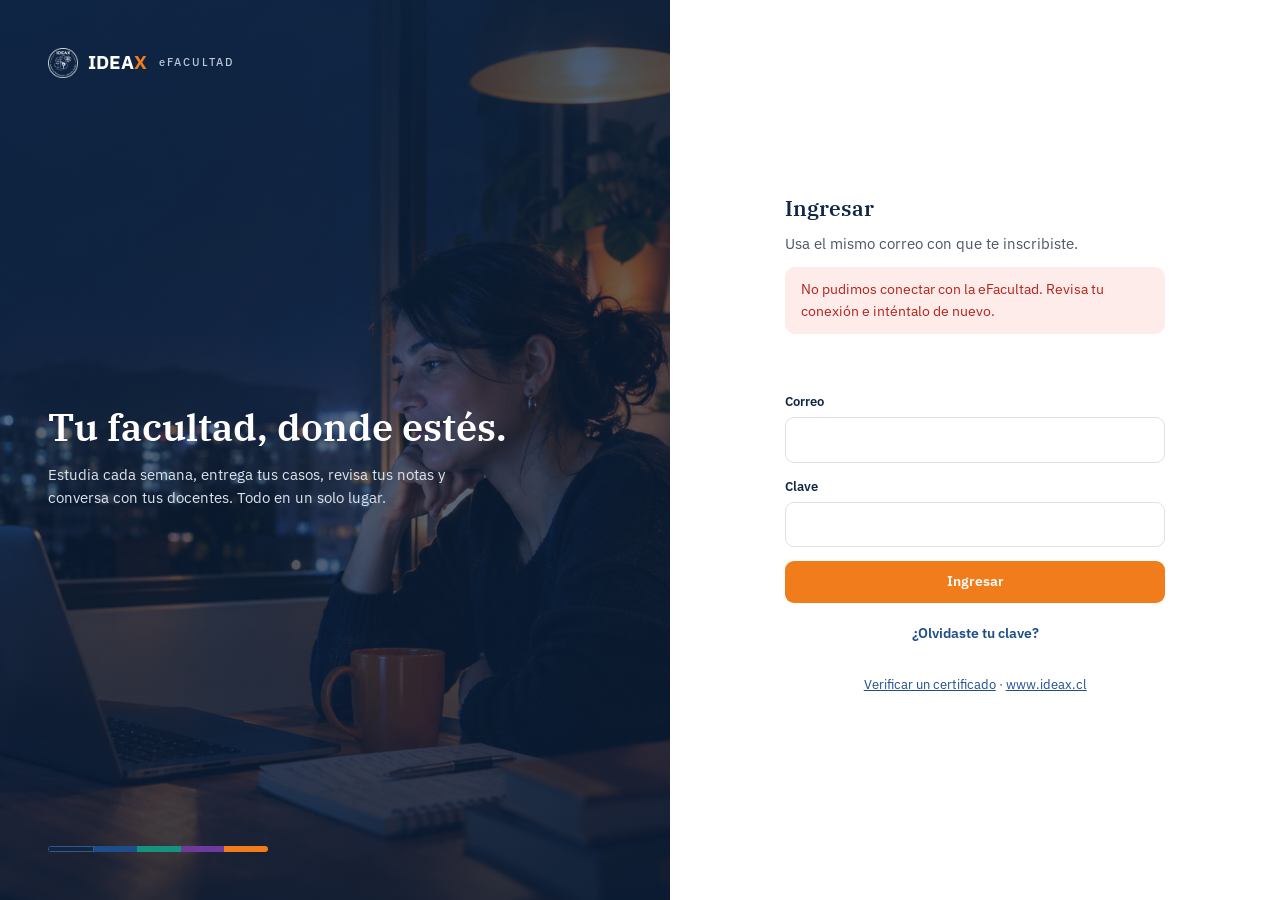
==== efacultad/index.html @ b3e4c87e "Add files via upload" ====
<!DOCTYPE html>
<html lang="es">
<head>
<meta charset="utf-8">
<meta name="viewport" content="width=device-width, initial-scale=1, viewport-fit=cover">
<title>eFacultad · IDEAX</title>
<meta name="description" content="eFacultad de IDEAX: estudia, entrega, revisa tus notas y conversa con tus docentes.">
<meta name="robots" content="noindex">
<meta name="theme-color" content="#0F2747">
<link rel="icon" href="../img/favicon.png">
<link rel="preconnect" href="https://fonts.googleapis.com">
<link rel="preconnect" href="https://fonts.gstatic.com" crossorigin>
<link href="https://fonts.googleapis.com/css2?family=IBM+Plex+Sans:wght@400;500;600;700&family=IBM+Plex+Serif:wght@400;600;700&display=swap" rel="stylesheet">
<link rel="stylesheet" href="efacultad.css?v=1.9.0">
</head>
<body>
<div id="app"><div class="cargando">Cargando la eFacultad</div></div>
<script src="config.js"></script>
<script src="https://accounts.google.com/gsi/client" async defer></script>
<script src="efacultad.js?v=1.9.0"></script>
</body>
</html>
---- efacultad/efacultad.css ----
/* IDEAX eFacultad · estilos */
:root{
  --noche:#0F2747;--noche2:#0A1C35;--azul:#173B66;--azul2:#1D4E89;--naranja:#F07C1B;--n2:#A44E07;--naranja-suave:#FFF4E8;
  --papel:#F3F5F8;--tinta:#13233B;--gris:#4B5565;--gris2:#7A8494;--linea:#DCE2EA;--blanco:#fff;
  --verde:#14947F;--verde-suave:#E3F4F1;--rojo:#B42318;--rojo-suave:#FDECEA;--amarillo:#B7791F;--amarillo-suave:#FFF7E0;
  --radio:12px;--sombra:0 1px 2px rgba(15,39,71,.06),0 4px 16px rgba(15,39,71,.06);
}
*{box-sizing:border-box}
html,body{margin:0;padding:0}
body{font-family:"IBM Plex Sans","Segoe UI",system-ui,sans-serif;color:var(--tinta);background:var(--papel);font-size:15px;line-height:1.55;-webkit-font-smoothing:antialiased}
a{color:var(--azul2)}
h1,h2,h3,h4{color:var(--noche);line-height:1.25;margin:0 0 .5em;font-family:"IBM Plex Serif",Georgia,serif;font-weight:600}
h1{font-size:26px}h2{font-size:21px}h3{font-size:17px}h4{font-size:15px}
p{margin:0 0 .8em}
button,input,select,textarea{font:inherit;color:inherit}
.oculto{display:none!important}
.sr{position:absolute;width:1px;height:1px;overflow:hidden;clip:rect(0 0 0 0)}

/* ---------- barra superior ---------- */
.barra{position:sticky;top:0;z-index:50;background:var(--noche);color:#fff;display:flex;align-items:center;gap:14px;padding:0 18px;height:60px;box-shadow:0 2px 10px rgba(0,0,0,.15)}
.marca{display:flex;align-items:center;gap:10px;color:#fff;text-decoration:none;font-weight:700;font-size:19px;white-space:nowrap}
.marca img{width:30px;height:30px}
.marca i{font-style:normal;color:var(--naranja)}
.marca small{font-weight:500;font-size:11px;letter-spacing:2px;color:#B9C6D8;margin-left:2px}
.nav{display:flex;gap:2px;margin-left:12px;overflow-x:auto;scrollbar-width:none}
.nav::-webkit-scrollbar{display:none}
.nav a{color:#DCE4EE;text-decoration:none;padding:8px 12px;border-radius:8px;font-size:14px;white-space:nowrap;position:relative}
.nav a:hover{background:rgba(255,255,255,.08);color:#fff}
.nav a.activo{background:rgba(255,255,255,.12);color:#fff;font-weight:600}
.nav .burbuja{position:absolute;top:2px;right:2px;background:var(--naranja);color:#fff;font-size:10px;font-weight:700;border-radius:10px;padding:0 5px;line-height:16px}
.espacio{flex:1}
.ambientes{display:flex;background:rgba(255,255,255,.08);border-radius:9px;padding:3px;gap:2px}
.ambientes button{background:none;border:0;color:#DCE4EE;padding:5px 10px;border-radius:7px;cursor:pointer;font-size:13px;white-space:nowrap}
.ambientes button.activo{background:var(--naranja);color:#fff;font-weight:600}
.usuario{display:flex;align-items:center;gap:8px;background:none;border:0;color:#fff;cursor:pointer;padding:4px;border-radius:30px}
.avatar{width:34px;height:34px;border-radius:50%;background:var(--azul2);color:#fff;display:grid;place-items:center;font-weight:600;font-size:13px;overflow:hidden;flex:0 0 auto;object-fit:cover}
.avatar.grande{width:96px;height:96px;font-size:30px}
.menu-usuario{position:absolute;right:14px;top:58px;background:#fff;color:var(--tinta);border-radius:12px;box-shadow:0 10px 30px rgba(0,0,0,.18);min-width:240px;padding:8px;z-index:60}
.menu-usuario .quien{padding:8px 10px 10px;border-bottom:1px solid var(--linea);margin-bottom:6px}
.menu-usuario .quien b{display:block}.menu-usuario .quien span{font-size:12px;color:var(--gris)}
.menu-usuario a,.menu-usuario button{display:block;width:100%;text-align:left;padding:9px 10px;border-radius:8px;text-decoration:none;color:var(--tinta);background:none;border:0;cursor:pointer;font-size:14px}
.menu-usuario a:hover,.menu-usuario button:hover{background:var(--papel)}

/* ---------- contenido ---------- */
main{max-width:1180px;margin:0 auto;padding:26px 20px 90px}
.encabezado-vista{display:flex;align-items:flex-end;justify-content:space-between;gap:16px;flex-wrap:wrap;margin-bottom:20px}
.encabezado-vista p{color:var(--gris);margin:0}
.miga{font-size:13px;color:var(--gris);margin-bottom:6px}
.miga a{color:var(--gris);text-decoration:none}.miga a:hover{text-decoration:underline}
.tarjeta{background:#fff;border-radius:var(--radio);box-shadow:var(--sombra);padding:20px;margin-bottom:16px}
.tarjeta.plana{box-shadow:none;border:1px solid var(--linea)}
.rejilla{display:grid;gap:16px}
.r2{grid-template-columns:repeat(2,1fr)}.r3{grid-template-columns:repeat(3,1fr)}.r4{grid-template-columns:repeat(4,1fr)}
@media(max-width:900px){.r3,.r4{grid-template-columns:repeat(2,1fr)}}
@media(max-width:620px){.r2,.r3,.r4{grid-template-columns:1fr}}
.cifra{background:#fff;border-radius:var(--radio);box-shadow:var(--sombra);padding:16px 18px}
.cifra b{display:block;font-size:28px;color:var(--noche);line-height:1.1}
.cifra span{font-size:13px;color:var(--gris)}
.cifra.alerta b{color:var(--naranja)}

/* programa */
.prog{background:#fff;border-radius:var(--radio);box-shadow:var(--sombra);overflow:hidden;display:flex;flex-direction:column}
.prog .franja{height:6px;background:var(--c,var(--noche))}
.prog .cuerpo{padding:18px 20px;flex:1}
.prog .tipo{font-size:11px;letter-spacing:1.5px;text-transform:uppercase;color:var(--c,var(--naranja));font-weight:700}
.prog h3{margin:4px 0 8px}
.prog .pie{padding:14px 20px;border-top:1px solid var(--linea);display:flex;gap:10px;align-items:center;justify-content:space-between;flex-wrap:wrap;background:#FBFCFD}
.barra-avance{height:8px;background:var(--papel);border-radius:6px;overflow:hidden;margin:10px 0 4px}
.barra-avance i{display:block;height:100%;background:var(--verde);border-radius:6px}
.actual{background:var(--naranja-suave);border-left:4px solid var(--naranja);border-radius:8px;padding:10px 14px;margin-top:10px;font-size:14px}
.actual b{color:var(--n2)}

/* botones */
.btn{display:inline-flex;align-items:center;justify-content:center;gap:7px;border:0;border-radius:9px;padding:10px 16px;font-weight:600;cursor:pointer;text-decoration:none;font-size:14px;background:var(--noche);color:#fff;transition:filter .15s}
.btn:hover{filter:brightness(1.12)}
.btn:disabled{opacity:.5;cursor:not-allowed;filter:none}
.btn.naranja{background:var(--naranja)}
.btn.verde{background:var(--verde)}
.btn.claro{background:#fff;color:var(--noche);border:1px solid var(--linea)}
.btn.claro:hover{background:var(--papel);filter:none}
.btn.peligro{background:var(--rojo)}
.btn.chico{padding:6px 11px;font-size:13px;border-radius:8px}
.btn.texto{background:none;color:var(--azul2);padding:6px 8px}
.btn.texto:hover{background:var(--papel);filter:none}
.acciones{display:flex;gap:10px;flex-wrap:wrap;align-items:center}

/* etiquetas */
.etq{display:inline-block;font-size:12px;font-weight:600;padding:3px 9px;border-radius:20px;background:var(--papel);color:var(--gris);white-space:nowrap}
.etq.verde{background:var(--verde-suave);color:var(--verde)}
.etq.naranja{background:var(--naranja-suave);color:var(--n2)}
.etq.rojo{background:var(--rojo-suave);color:var(--rojo)}
.etq.azul{background:#E7EEF8;color:var(--azul2)}
.etq.amarillo{background:var(--amarillo-suave);color:var(--amarillo)}

/* formularios */
label.campo{display:block;margin-bottom:14px}
label.campo>span{display:block;font-size:13px;font-weight:600;color:var(--noche);margin-bottom:5px}
label.campo small{display:block;color:var(--gris);font-size:12px;margin-top:4px}
input[type=text],input[type=email],input[type=password],input[type=date],input[type=number],input[type=url],input[type=search],select,textarea{
  width:100%;border:1px solid var(--linea);border-radius:9px;padding:10px 12px;background:#fff;outline:none;transition:border .15s,box-shadow .15s}
input:focus,select:focus,textarea:focus{border-color:var(--azul2);box-shadow:0 0 0 3px rgba(29,78,137,.12)}
textarea{min-height:110px;resize:vertical;line-height:1.6}
.fila-campos{display:grid;grid-template-columns:repeat(auto-fit,minmax(180px,1fr));gap:12px}
.check{display:flex;gap:8px;align-items:center;font-size:14px;cursor:pointer}

/* tablas */
.tabla-cont{overflow-x:auto;background:#fff;border-radius:var(--radio);box-shadow:var(--sombra)}
table.tabla{width:100%;border-collapse:collapse;font-size:14px}
.tabla th{text-align:left;font-size:12px;letter-spacing:.5px;text-transform:uppercase;color:var(--gris);background:#FBFCFD;padding:11px 12px;border-bottom:1px solid var(--linea);white-space:nowrap}
.tabla td{padding:11px 12px;border-bottom:1px solid var(--linea);vertical-align:top}
.tabla tr:last-child td{border-bottom:0}
.tabla tr.clic{cursor:pointer}.tabla tr.clic:hover td{background:#FAFBFD}
.tabla .num{text-align:right;white-space:nowrap}
.tabla td small{color:var(--gris)}
.filtros{display:flex;gap:10px;flex-wrap:wrap;margin-bottom:14px;align-items:center}
.filtros input,.filtros select{width:auto;min-width:160px}
.filtros input[type=search]{flex:1;min-width:220px}

/* semanas */
.semanas{display:flex;flex-direction:column;gap:8px}
.materia-tit{font-size:12px;letter-spacing:1.5px;text-transform:uppercase;color:var(--gris);font-weight:700;margin:14px 0 4px}
.sem{display:flex;align-items:center;gap:14px;background:#fff;border-radius:10px;padding:12px 16px;box-shadow:var(--sombra);text-decoration:none;color:var(--tinta)}
.sem .n{width:34px;height:34px;border-radius:9px;display:grid;place-items:center;font-weight:700;background:var(--papel);color:var(--noche);flex:0 0 auto}
.sem .t{flex:1;min-width:0}.sem .t b{display:block;font-weight:600}.sem .t small{color:var(--gris)}
.sem.abierta .n{background:var(--naranja);color:#fff}
.sem.hecha .n{background:var(--verde);color:#fff}
.sem.cerrada{opacity:.6;box-shadow:none;border:1px dashed var(--linea);cursor:default}
a.sem:hover{box-shadow:0 2px 4px rgba(15,39,71,.08),0 8px 24px rgba(15,39,71,.1)}

/* vista de semana */
.semana-cab{background:var(--noche);color:#fff;border-radius:var(--radio);padding:22px 24px;margin-bottom:16px;position:relative;overflow:hidden}
.semana-cab:after{content:"";position:absolute;left:0;right:0;bottom:0;height:5px;background:var(--c,var(--naranja))}
.semana-cab h1{color:#fff;margin:4px 0 6px}
.semana-cab .sup{font-size:12px;letter-spacing:2px;text-transform:uppercase;color:#F8B57A;font-weight:600}
.semana-cab p{color:#DCE4EE;margin:0}
.recursos{display:grid;grid-template-columns:repeat(auto-fit,minmax(200px,1fr));gap:12px;margin-bottom:16px}
.recurso{display:flex;gap:12px;align-items:center;background:#fff;border-radius:10px;padding:14px;box-shadow:var(--sombra);text-decoration:none;color:var(--tinta)}
.recurso .ico{width:40px;height:40px;border-radius:10px;display:grid;place-items:center;font-size:19px;background:var(--papel);flex:0 0 auto}
.recurso b{display:block;font-size:14px}.recurso small{color:var(--gris);font-size:12px}
.recurso.pendiente{opacity:.55;box-shadow:none;border:1px dashed var(--linea)}
.podcast{background:#fff;border-radius:10px;padding:14px;box-shadow:var(--sombra);margin-bottom:16px;border-left:4px solid #F07C1B}
.podcast-cab{display:flex;gap:12px;align-items:center;margin-bottom:10px;flex-wrap:wrap}
.podcast-cab .ico{width:40px;height:40px;border-radius:10px;display:grid;place-items:center;font-size:19px;background:#FFF4E8;flex:0 0 auto}
.podcast-cab b{display:block;font-size:14px}.podcast-cab small{color:var(--gris);font-size:12px}
.podcast-cab > span:nth-child(2){flex:1;min-width:180px}
.podcast-drive{width:100%;height:150px;border:0;border-radius:8px;background:var(--papel);display:block}
@media print{.podcast{display:none}}
.pestanas{display:flex;gap:4px;border-bottom:2px solid var(--linea);margin-bottom:16px;overflow-x:auto}
.pestanas button{background:none;border:0;padding:10px 14px;font-weight:600;color:var(--gris);cursor:pointer;border-bottom:3px solid transparent;margin-bottom:-2px;white-space:nowrap}
.pestanas button.activo{color:var(--noche);border-bottom-color:var(--naranja)}

/* ficha de entrega */
.ficha-estado{display:flex;justify-content:space-between;align-items:center;gap:12px;flex-wrap:wrap;background:#fff;border-radius:10px;padding:12px 16px;box-shadow:var(--sombra);margin-bottom:14px;position:sticky;top:68px;z-index:20}
.guardado{font-size:13px;color:var(--gris);display:flex;align-items:center;gap:6px}
.guardado:before{content:"";width:8px;height:8px;border-radius:50%;background:var(--verde)}
.guardado.pendiente:before{background:var(--amarillo)}
.guardado.error:before{background:var(--rojo)}
.casilla{background:#fff;border-radius:var(--radio);box-shadow:var(--sombra);padding:18px 20px;margin-bottom:14px}
.casilla h3{display:flex;gap:10px;align-items:baseline;margin-bottom:6px}
.casilla h3 em{font-style:normal;color:var(--naranja);font-size:14px}
.casilla .instr{color:var(--tinta);margin-bottom:10px}
.ayudas{display:flex;gap:8px;flex-wrap:wrap;margin-bottom:10px}
.ayuda-btn{background:var(--papel);border:0;border-radius:20px;padding:5px 12px;font-size:13px;cursor:pointer;color:var(--azul2);font-weight:500}
.ayuda-btn.activo{background:var(--azul2);color:#fff}
.ayuda{border-radius:9px;padding:12px 14px;font-size:14px;margin-bottom:10px;white-space:pre-wrap}
.ayuda.explicacion{background:#EEF3FA;border-left:4px solid var(--azul2)}
.ayuda.ejemplo{background:var(--verde-suave);border-left:4px solid var(--verde)}
.ayuda.pauta{background:var(--naranja-suave);border-left:4px solid var(--naranja)}
.casilla textarea{min-height:150px;font-size:15px}
.contador{font-size:12px;color:var(--gris);text-align:right;margin-top:4px}
.contador.excede{color:var(--rojo);font-weight:600}
.solo-lectura{white-space:pre-wrap;background:var(--papel);border-radius:9px;padding:12px 14px;min-height:40px}
.adjuntos{display:flex;flex-wrap:wrap;gap:10px;margin-top:8px}
.adjunto{display:flex;align-items:center;gap:8px;background:var(--papel);border-radius:9px;padding:6px 10px;font-size:13px;max-width:100%}
.adjunto img{width:44px;height:44px;object-fit:cover;border-radius:6px}
.adjunto a{text-decoration:none;color:var(--tinta);overflow:hidden;text-overflow:ellipsis;white-space:nowrap;max-width:220px}
.adjunto button{background:none;border:0;color:var(--rojo);cursor:pointer;font-size:16px;padding:0 2px}

/* rúbrica */
table.rubrica{width:100%;border-collapse:separate;border-spacing:0;font-size:13px}
.rubrica th{background:var(--noche);color:#fff;padding:9px 10px;text-align:left;font-weight:600}
.rubrica th:first-child{border-radius:9px 0 0 0}.rubrica th:last-child{border-radius:0 9px 0 0}
.rubrica td{padding:9px 10px;border-bottom:1px solid var(--linea);vertical-align:top;background:#fff}
.rubrica td:first-child{font-weight:600;color:var(--noche);background:#FBFCFD}
.rubrica td.elegido{background:var(--verde-suave);outline:2px solid var(--verde);outline-offset:-2px}
.rubrica td.nivel{cursor:pointer}.rubrica td.nivel:hover{background:#F5F8FC}
.rubrica .peso{display:block;font-weight:400;color:var(--gris);font-size:12px}

/* notas */
.nota{display:inline-flex;align-items:baseline;gap:6px;font-weight:700;color:var(--noche)}
.nota .pct{font-size:20px}
.nota small{font-weight:500;color:var(--gris);font-size:12px}
.nota.reprobada .pct{color:var(--rojo)}
.nota-grande{display:flex;gap:18px;align-items:center;flex-wrap:wrap;background:var(--verde-suave);border-radius:var(--radio);padding:16px 20px;margin-bottom:14px}
.nota-grande.reprobada{background:var(--rojo-suave)}
.nota-grande b{font-size:34px;color:var(--noche);line-height:1}
.nota-grande span{color:var(--gris);font-size:13px}
.retro{white-space:pre-wrap;background:var(--naranja-suave);border-left:4px solid var(--naranja);border-radius:9px;padding:14px 16px}

/* mensajes */
.hilos{display:flex;flex-direction:column;gap:8px}
.hilo-item{display:flex;gap:12px;background:#fff;border-radius:10px;padding:12px 16px;box-shadow:var(--sombra);text-decoration:none;color:var(--tinta);align-items:flex-start}
.hilo-item .t{flex:1;min-width:0}.hilo-item .t b{display:block}.hilo-item .t small{color:var(--gris)}
.hilo-item .t p{margin:2px 0 0;color:var(--gris);font-size:13px;overflow:hidden;text-overflow:ellipsis;white-space:nowrap}
.hilo-item.nuevo{border-left:4px solid var(--naranja)}
.burbujas{display:flex;flex-direction:column;gap:10px;margin-bottom:16px}
.msj{max-width:78%;background:#fff;border-radius:12px;padding:10px 14px;box-shadow:var(--sombra)}
.msj.propio{align-self:flex-end;background:#E7EEF8}
.msj .de{font-size:12px;color:var(--gris);margin-bottom:3px}
.msj .tx{white-space:pre-wrap}

/* ingreso */
.ingreso{min-height:100vh;display:grid;grid-template-columns:1.1fr 1fr;background:#fff}
.ingreso .lado{background:var(--noche) center/cover no-repeat;color:#fff;padding:48px;display:flex;flex-direction:column;justify-content:space-between}
.ingreso .lado h1{color:#fff;font-size:38px;margin:0 0 12px}
.ingreso .lado p{color:#DCE4EE;max-width:440px}
.ingreso .lado .bandas{display:flex;height:6px;border-radius:4px;overflow:hidden;width:220px}
.ingreso .lado .bandas i{flex:1}
.ingreso .form{display:flex;align-items:center;justify-content:center;padding:40px 24px}
.ingreso .caja{width:100%;max-width:380px}
.separador{display:flex;align-items:center;gap:10px;color:var(--gris2);font-size:13px;margin:18px 0}
.separador:before,.separador:after{content:"";flex:1;height:1px;background:var(--linea)}
#boton-google{min-height:44px;display:flex;justify-content:center}
@media(max-width:820px){.ingreso{grid-template-columns:1fr}.ingreso .lado{padding:28px 24px;min-height:auto}.ingreso .lado h1{font-size:28px}}

/* avisos */
.aviso{border-radius:10px;padding:12px 16px;margin-bottom:14px;font-size:14px}
.aviso.info{background:#EEF3FA;color:var(--azul)}
.aviso.ok{background:var(--verde-suave);color:#0E6B5C}
.aviso.error{background:var(--rojo-suave);color:var(--rojo)}
.aviso.alerta{background:var(--amarillo-suave);color:#7A5410}
.vacio{text-align:center;color:var(--gris);padding:36px 20px}
.vacio b{display:block;color:var(--noche);font-size:16px;margin-bottom:4px}
.toast{position:fixed;left:50%;bottom:26px;transform:translateX(-50%);background:var(--noche);color:#fff;padding:12px 20px;border-radius:10px;box-shadow:0 10px 30px rgba(0,0,0,.25);z-index:200;font-size:14px;max-width:92vw}
.toast.error{background:var(--rojo)}
.cargando{display:flex;align-items:center;justify-content:center;gap:10px;color:var(--gris);padding:50px 0}
.cargando:before{content:"";width:20px;height:20px;border:3px solid var(--linea);border-top-color:var(--naranja);border-radius:50%;animation:gira .8s linear infinite}
@keyframes gira{to{transform:rotate(360deg)}}

/* modal */
.velo{position:fixed;inset:0;background:rgba(10,28,53,.55);z-index:100;display:flex;align-items:flex-start;justify-content:center;padding:40px 16px;overflow-y:auto}
.modal{background:#fff;border-radius:14px;max-width:720px;width:100%;padding:24px;box-shadow:0 20px 60px rgba(0,0,0,.3)}
.modal.ancho{max-width:1000px}
.modal-cab{display:flex;justify-content:space-between;align-items:flex-start;gap:12px;margin-bottom:12px}
.cerrar{background:none;border:0;font-size:24px;cursor:pointer;color:var(--gris);line-height:1}

/* editor */
.bloque-editor{border:1px solid var(--linea);border-radius:10px;padding:14px;margin-bottom:12px;background:#FBFCFD}
.bloque-editor .cab{display:flex;justify-content:space-between;align-items:center;margin-bottom:8px}
.bloque-editor textarea{min-height:70px}

/* barra inferior móvil */
@media(max-width:760px){
  .barra{padding:0 12px;gap:8px}
  .barra .nav{position:fixed;bottom:0;left:0;right:0;background:var(--noche);margin:0;padding:6px 6px calc(6px + env(safe-area-inset-bottom));justify-content:space-around;box-shadow:0 -2px 12px rgba(0,0,0,.2)}
  .barra .nav a{font-size:12px;padding:6px 8px}
  .marca small{display:none}
  .ambientes button{padding:5px 7px;font-size:12px}
  main{padding:18px 14px 100px}
  h1{font-size:22px}
  .ficha-estado{top:60px}
  .msj{max-width:92%}
}

/* ---------- impresión (PDF) ---------- */
.hoja-impresion{background:#fff;max-width:820px;margin:0 auto;padding:0}
.imp-cab{background:var(--noche);color:#fff;padding:26px 34px;display:flex;justify-content:space-between;align-items:center}
.imp-cab .marca{font-size:24px}
.imp-cab .doc{text-align:right;font-size:12px;color:#B9C6D8;letter-spacing:1.5px;text-transform:uppercase}
.imp-franja{height:6px;background:linear-gradient(90deg,#0F2747,#1D4E89,#14947F,#6E3A9C,#F07C1B)}
.imp-cuerpo{padding:26px 34px}
.imp-cuerpo h1{font-size:24px}
.imp-datos{display:grid;grid-template-columns:repeat(2,1fr);gap:4px 24px;font-size:13px;margin:12px 0 20px;padding:12px 0;border-top:1px solid var(--linea);border-bottom:1px solid var(--linea)}
.imp-datos span{color:var(--gris)}
.imp-casilla{margin-bottom:18px;break-inside:avoid}
.imp-casilla h3{font-size:15px;border-bottom:2px solid var(--naranja);padding-bottom:4px;display:inline-block}
.imp-casilla .tx{white-space:pre-wrap;font-size:14px}
.imp-pie{padding:16px 34px 26px;font-size:11px;color:var(--gris);border-top:1px solid var(--linea)}
.imp-entrega{break-before:page}
.imp-entrega:first-of-type{break-before:auto}
.barra-imprimir{position:sticky;top:0;background:var(--noche);color:#fff;padding:10px 18px;display:flex;gap:10px;align-items:center;justify-content:space-between;z-index:10}
@media print{
  @page{size:letter;margin:12mm}
  body{background:#fff}
  .no-imprimir,.barra,.barra-imprimir{display:none!important}
  main{padding:0;max-width:none}
  .hoja-impresion{max-width:none}
  .imp-cab,.imp-franja,.rubrica th,.nota-grande,.retro{-webkit-print-color-adjust:exact;print-color-adjust:exact}
  a{color:inherit;text-decoration:none}
}
.modal .tabla th{white-space:normal}
@media(max-width:760px){.toast{bottom:84px}}
/* portada de cada ambiente */
.portada-vista{border-radius:var(--radio);background-size:cover;background-repeat:no-repeat;color:#fff;min-height:210px;padding:30px 32px;margin-bottom:20px;display:flex;justify-content:space-between;align-items:flex-end;gap:16px;flex-wrap:wrap;box-shadow:var(--sombra);position:relative;overflow:hidden}
.portada-vista:after{content:"";position:absolute;left:0;right:0;bottom:0;height:5px;background:linear-gradient(90deg,#0F2747,#1D4E89,#14947F,#6E3A9C,#F07C1B)}
.portada-vista h1{color:#fff;font-size:30px;margin:0 0 6px}
.portada-vista p{color:#DCE4EE;margin:0;max-width:520px}
.portada-vista select{width:auto;background:#fff;color:var(--tinta)}
@media(max-width:620px){.portada-vista{min-height:170px;padding:22px 20px;background-position:80% 30%!important}.portada-vista h1{font-size:24px}}
.banda-vista{display:flex;align-items:center;gap:12px;flex-wrap:wrap;justify-content:space-between;background:#FFF4E8;border-bottom:2px solid #F07C1B;color:var(--tinta);padding:10px 20px;font-size:14px}
.banda-vista .btn{flex:0 0 auto}
@media (max-width:640px){.amb-largo{display:none}.banda-vista{padding:10px 14px;font-size:13px}}
.segmento{display:flex;flex-wrap:wrap;gap:8px;margin:6px 0 8px;align-items:center}
.segmento button{border:1px solid var(--linea);background:#fff;color:var(--tinta);border-radius:999px;padding:7px 14px;font:inherit;font-size:14px;font-weight:600;cursor:pointer}
.segmento button small{font-weight:500;color:var(--gris);margin-left:4px}
.segmento button:hover{border-color:#F07C1B}
.segmento button.activo{background:#0F2747;border-color:#0F2747;color:#fff}
.segmento button.activo small{color:#F8B57A}
.oculto-filtro{display:none!important}
.segmento .seg-tit{font-size:12px;font-weight:700;letter-spacing:1px;text-transform:uppercase;color:var(--gris);align-self:center;min-width:104px}
@media (max-width:640px){.segmento .seg-tit{min-width:100%}}
/* ruta de la semana */
.ruta-semana{background:#fff;border-radius:var(--radio);box-shadow:var(--sombra);padding:18px 20px;margin-bottom:18px}
.ruta-cab{display:flex;justify-content:space-between;align-items:baseline;gap:12px;margin-bottom:6px}
.ruta-cab h2{margin:0;font-size:20px}.ruta-cab span{font-size:13px;color:var(--gris)}
.ruta-semana ol{list-style:none;margin:0;padding:0}
.ruta-semana .paso{display:flex;gap:14px;padding:14px 0;border-top:1px solid var(--linea)}
.ruta-semana .paso:first-child{border-top:0}
.ruta-semana .num{width:34px;height:34px;border-radius:50%;border:2px solid var(--noche);color:var(--noche);display:grid;place-items:center;font-weight:700;font-size:15px;flex:0 0 auto;font-family:"IBM Plex Serif",Georgia,serif}
.ruta-semana .paso.hecho .num{background:var(--verde);border-color:var(--verde);color:#fff}
.ruta-semana .paso.pendiente{opacity:.6}
.ruta-semana .cuerpo{flex:1;min-width:0}
.ruta-semana .fila{display:flex;gap:14px;align-items:center;justify-content:space-between;flex-wrap:wrap}
.ruta-semana .fila > div:first-child{flex:1;min-width:220px}
.ruta-semana small{display:block;font-size:11px;font-weight:600;letter-spacing:1px;text-transform:uppercase;color:var(--n2)}
.ruta-semana b{display:block;font-size:16px;color:var(--noche)}
.ruta-semana p{margin:2px 0 0;font-size:14px;color:var(--gris)}
.ruta-semana .accion{flex:0 0 auto}
.ruta-semana .podcast-drive{margin-top:10px}
@media print{.ruta-semana{display:none}}
/* calificaciones */
.nota .nivel{margin-left:4px}
.nivel{display:inline-block;font-size:12px;font-weight:600;border-radius:6px;padding:2px 8px;white-space:nowrap}
.nivel.maxima{background:#0F2747;color:#fff}
.nivel.distincion{background:#DDF1E2;color:#0F5E3A}
.nivel.aprobado{background:#E7F0FA;color:#1D4E89}
.nivel.reprobado{background:var(--rojo-suave);color:var(--rojo)}
.nota-tabla{width:100%;border-collapse:collapse;margin:6px 0 16px;background:#fff;border:1px solid var(--linea);border-radius:8px;overflow:hidden}
.nota-tabla th{background:#F7F9FC;font-size:12px;font-weight:600;color:var(--gris);text-align:center;padding:9px 10px;border-bottom:1px solid var(--linea)}
.nota-tabla td{text-align:center;padding:12px 10px;font-size:20px}
.nota-tabla td + td,.nota-tabla th + th{border-left:1px solid var(--linea)}
.nota-tabla td b{font-family:"IBM Plex Serif",Georgia,serif;color:var(--noche)}
.nota-tabla td .nivel{font-size:14px;padding:4px 12px}
.nota-tabla td small{display:block;font-size:12px;color:var(--gris);margin-top:4px}
.tabla-notas .fila-final td{background:#F7F9FC;border-top:2px solid var(--linea)}
.enlace-prog{color:inherit;text-decoration:none}.enlace-prog:hover b{text-decoration:underline}
@media print{.nota-tabla,.nivel{-webkit-print-color-adjust:exact;print-color-adjust:exact}}
/* visor de materiales */
.velo:has(.modal.visor){padding:2vh 2vw;align-items:stretch}
.modal.visor{max-width:1100px;height:96vh;display:flex;flex-direction:column;padding:0;overflow:hidden}
.visor-cab{display:flex;justify-content:space-between;align-items:center;gap:12px;flex-wrap:wrap;padding:12px 16px;border-bottom:1px solid var(--linea);background:#fff}
.visor-cab b{display:block;font-family:"IBM Plex Serif",Georgia,serif;font-size:17px;color:var(--noche)}
.visor-cab small{color:var(--gris);font-size:13px}
.visor-cab .cerrar{background:none;border:0;font-size:28px;line-height:1;cursor:pointer;color:var(--gris);padding:0 4px}
.visor-cuerpo{flex:1;position:relative;background:#E9ECF1}
.visor-cuerpo iframe{position:absolute;inset:0;width:100%;height:100%;border:0}
.visor-cargando{position:absolute;inset:0;display:grid;place-items:center;color:var(--gris);font-size:14px}
.enlace-bajar{background:var(--noche);color:#fff}
@media (max-width:640px){.velo:has(.modal.visor){padding:0}.modal.visor{height:100vh;border-radius:0}.visor-cab small{display:none}}

/* ---------- diplomados y masters: cursos en cadena (1.9.0) ---------- */
.plan{background:#fff;border-radius:var(--radio);box-shadow:var(--sombra);overflow:hidden;margin:0 0 18px;border-top:6px solid var(--c,var(--noche))}
.plan-cab{padding:18px 20px 8px}
.plan-cab .tipo{font-size:11px;letter-spacing:1.5px;text-transform:uppercase;color:var(--c,var(--naranja));font-weight:700}
.plan-cab h2{margin:4px 0 6px;font-size:20px}
.plan-cab p{font-size:13px;color:var(--gris);margin:0}
.plan-cab small{font-size:12px;color:var(--gris)}
.plan-grupo{margin:14px 20px 0;font-size:12px;letter-spacing:1px;text-transform:uppercase;font-weight:700;color:var(--noche)}
.plan-curso{display:flex;align-items:center;gap:14px;margin:10px 20px;padding:14px 16px;border:1px solid var(--linea);border-radius:10px;background:#fff}
.plan-curso .pc-num{flex:none;width:30px;height:30px;border-radius:7px;display:grid;place-items:center;font-weight:700;font-size:14px;background:var(--papel);color:var(--gris)}
.plan-curso .pc-txt{flex:1;min-width:0}
.plan-curso .pc-txt b{display:block;color:var(--noche)}
.plan-curso .pc-txt small{color:var(--gris);font-size:13px}
.plan-curso .pc-der{flex:none;display:flex;align-items:center;gap:8px}
.plan-curso.ok .pc-num{background:var(--verde-suave);color:var(--verde)}
.plan-curso.activo{border-color:var(--naranja);box-shadow:0 0 0 1px var(--naranja) inset}
.plan-curso.activo .pc-num{background:var(--naranja);color:#fff}
.plan-curso.espera .pc-txt b,.plan-curso.espera .pc-txt small{color:var(--gris2)}
.plan-pie{display:flex;justify-content:space-between;align-items:center;gap:12px;flex-wrap:wrap;padding:14px 20px;margin-top:14px;border-top:1px solid var(--linea);background:#FBFCFD;font-size:14px;color:var(--gris)}
.plan>.plan-curso:last-child{margin-bottom:18px}
.camino{background:#fff;border-radius:var(--radio);box-shadow:var(--sombra);border-left:4px solid var(--azul2);padding:18px 22px;margin:18px 0}
.camino>p{color:var(--gris);font-size:14px;border-bottom:1px solid var(--linea);padding-bottom:10px}
.camino-item{display:flex;gap:16px;align-items:center;justify-content:space-between;padding:14px 0;border-bottom:1px solid var(--linea)}
.camino-item:last-child{border-bottom:0}
.camino-item .tipo{font-size:11px;letter-spacing:1.2px;text-transform:uppercase;color:var(--azul2);font-weight:700}
.camino-item h3{margin:2px 0 4px;font-size:16px}
.camino-item .barra-avance{max-width:320px;margin:6px 0 2px}
.camino-item .barra-avance i{background:var(--azul2)}
.camino-item small{font-size:12px;color:var(--gris)}
.ci-txt{flex:1;min-width:0}
.ci-acc{flex:none}
.chips{display:flex;flex-wrap:wrap;gap:6px;margin-top:8px}
.chip{font-size:12px;border:1px solid var(--linea);border-radius:20px;padding:3px 10px;color:var(--gris);background:#fff}
.chip.ok{background:var(--verde-suave);border-color:#BFE3DC;color:#0E6B5C}
.chip.en{background:var(--naranja-suave);border-color:#F6D2AE;color:var(--n2)}
.tabla-notas tr.fila-grupo td{background:#F7F4EC}
@media(max-width:640px){
  .plan-curso{flex-wrap:wrap;margin:8px 12px;padding:12px}
  .plan-curso .pc-der{width:100%;justify-content:flex-end}
  .plan-cab,.plan-pie{padding-left:14px;padding-right:14px}
  .camino{padding:14px}
  .camino-item{flex-direction:column;align-items:flex-start}
}
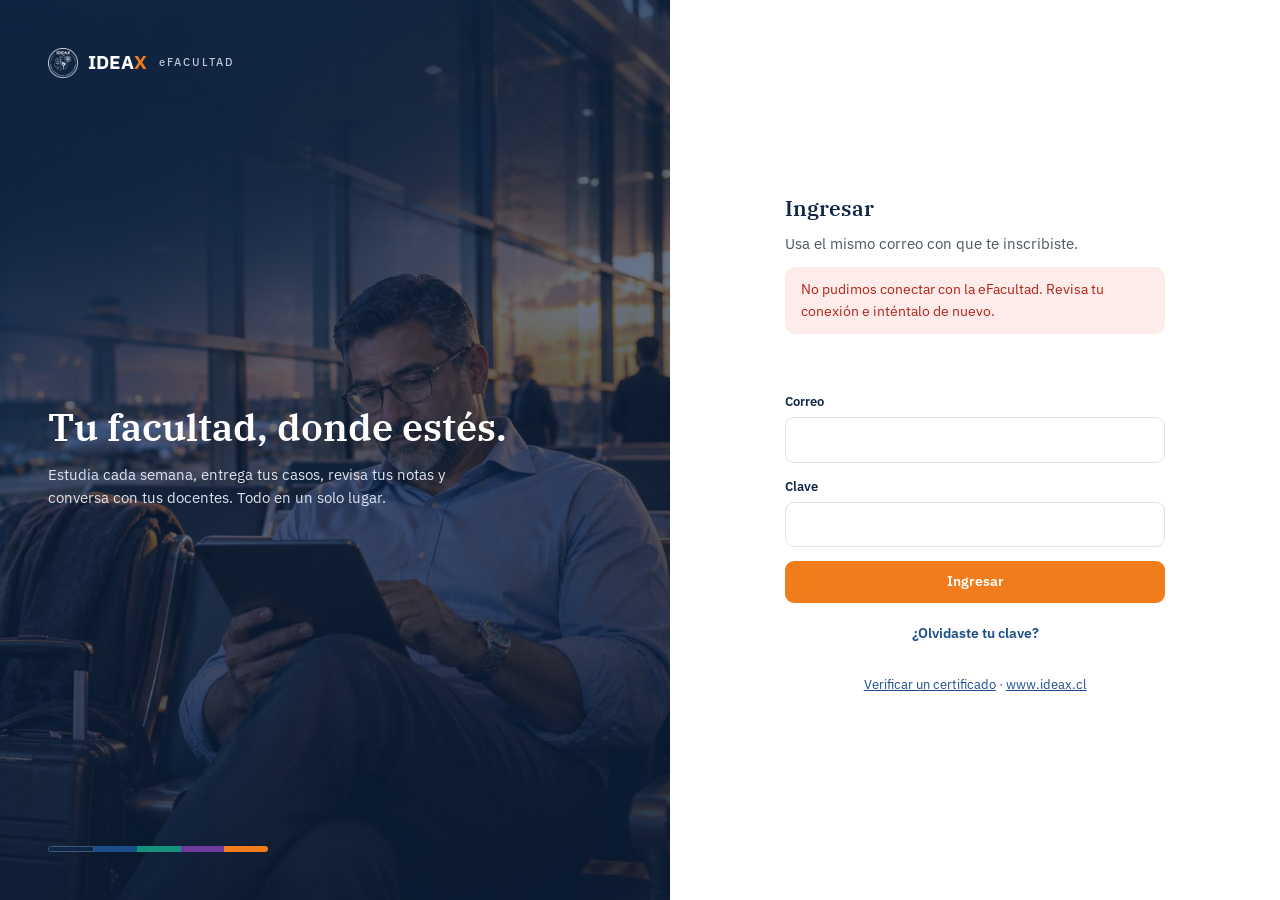
==== commit 25ddd391: "Add files via upload" ====
--- a/efacultad/index.html
+++ b/efacultad/index.html
@@ -11,12 +11,12 @@
 <link rel="preconnect" href="https://fonts.googleapis.com">
 <link rel="preconnect" href="https://fonts.gstatic.com" crossorigin>
 <link href="https://fonts.googleapis.com/css2?family=IBM+Plex+Sans:wght@400;500;600;700&family=IBM+Plex+Serif:wght@400;600;700&display=swap" rel="stylesheet">
-<link rel="stylesheet" href="efacultad.css?v=1.9.0">
+<link rel="stylesheet" href="efacultad.css?v=1.10.0">
 </head>
 <body>
 <div id="app"><div class="cargando">Cargando la eFacultad</div></div>
 <script src="config.js"></script>
 <script src="https://accounts.google.com/gsi/client" async defer></script>
-<script src="efacultad.js?v=1.9.0"></script>
+<script src="efacultad.js?v=1.10.0"></script>
 </body>
 </html>
--- a/efacultad/efacultad.css
+++ b/efacultad/efacultad.css
@@ -401,3 +401,35 @@
   .camino{padding:14px}
   .camino-item{flex-direction:column;align-items:flex-start}
 }
+
+/* ===== 1.10.0 · encuesta de satisfacción ===== */
+.aviso-encuesta{display:flex;gap:14px;align-items:center;justify-content:space-between;background:var(--naranja-suave);border:1px solid #F6D2AE;border-left:4px solid var(--naranja);border-radius:var(--radio);padding:14px 18px;margin:0 0 16px}
+.aviso-encuesta b{display:block;color:var(--noche)}.aviso-encuesta span{font-size:14px;color:var(--gris)}
+.encuesta{max-width:900px}
+.encuesta .paso-enc{font-size:12px;letter-spacing:1.4px;text-transform:uppercase;font-weight:700;color:var(--azul2);margin:4px 0 2px}
+.encuesta .preg{padding:16px 0;border-bottom:1px solid var(--linea)}.encuesta .preg:last-of-type{border-bottom:0}
+.encuesta .preg>b{color:var(--noche)}.encuesta .preg .n{color:var(--naranja);font-weight:700;margin-right:6px}
+.encuesta textarea{width:100%;min-height:76px;margin-top:8px}
+.esc{display:flex;gap:6px;flex-wrap:wrap;margin:8px 0 2px}
+.esc button{min-width:42px;height:40px;border:1px solid var(--linea);background:#fff;border-radius:8px;font:inherit;font-weight:600;color:var(--tinta);cursor:pointer}
+.esc button:hover{border-color:var(--naranja)}.esc button.sel{background:var(--naranja);border-color:var(--naranja);color:#fff}
+.esc-ext{display:flex;justify-content:space-between;font-size:12px;color:var(--gris2)}
+.lik-cont{overflow-x:auto;margin-top:8px}
+.lik{width:100%;border-collapse:collapse;font-size:14px;min-width:560px}
+.lik th{font-size:11px;font-weight:600;color:var(--gris);text-align:center;padding:6px 4px;line-height:1.3;width:80px}
+.lik td{padding:9px 4px;border-top:1px solid var(--linea);text-align:center}.lik td:first-child{text-align:left;color:var(--tinta);width:42%}
+.lik .radio{width:22px;height:22px;border:2px solid #B9C3D0;border-radius:50%;background:#fff;cursor:pointer;padding:0}
+.lik .radio:hover{border-color:var(--naranja)}.lik .radio.sel{border-color:var(--naranja);background:radial-gradient(var(--naranja) 42%,#fff 48%)}
+.pills{display:flex;flex-wrap:wrap;gap:6px;margin-top:8px}
+.pill{border:1px solid var(--linea);border-radius:18px;padding:6px 13px;font:inherit;font-size:13px;background:#fff;color:var(--tinta);cursor:pointer}
+.pill:hover{border-color:var(--naranja)}.pill.sel{background:var(--naranja-suave);border-color:#F6D2AE;color:var(--n2);font-weight:600}
+.enc-dist{display:grid;grid-template-columns:minmax(140px,1fr) minmax(90px,1.2fr) 44px;gap:10px;align-items:center;font-size:14px;padding:4px 0}
+.enc-dist b{text-align:right;color:var(--noche)}
+.enc-barra{display:block;height:9px;background:var(--papel);border-radius:6px;overflow:hidden}.enc-barra i{display:block;height:100%;background:var(--naranja);border-radius:6px}
+.enc-coment{list-style:none;padding:0;margin:0}.enc-coment li{padding:10px 0;border-bottom:1px solid var(--linea);font-size:14px}
+.enc-coment small{display:block;color:var(--gris2);font-size:12px;margin-top:2px}
+.tarjeta h4{margin:18px 0 6px;color:var(--noche)}
+@media (max-width:640px){.aviso-encuesta{flex-direction:column;align-items:flex-start}
+  .lik{min-width:0}.lik thead{display:none}.lik tr{display:grid;grid-template-columns:repeat(5,1fr);border-top:1px solid var(--linea);padding:10px 0}
+  .lik td{border:0;padding:4px 2px}.lik td:first-child{grid-column:1/-1;width:auto;padding-bottom:6px}
+  .lik td[data-l]::after{content:attr(data-l);display:block;font-size:10px;line-height:1.2;color:var(--gris2);margin-top:3px}.esc button{min-width:36px;height:38px}.enc-dist{grid-template-columns:1fr 70px 36px}}
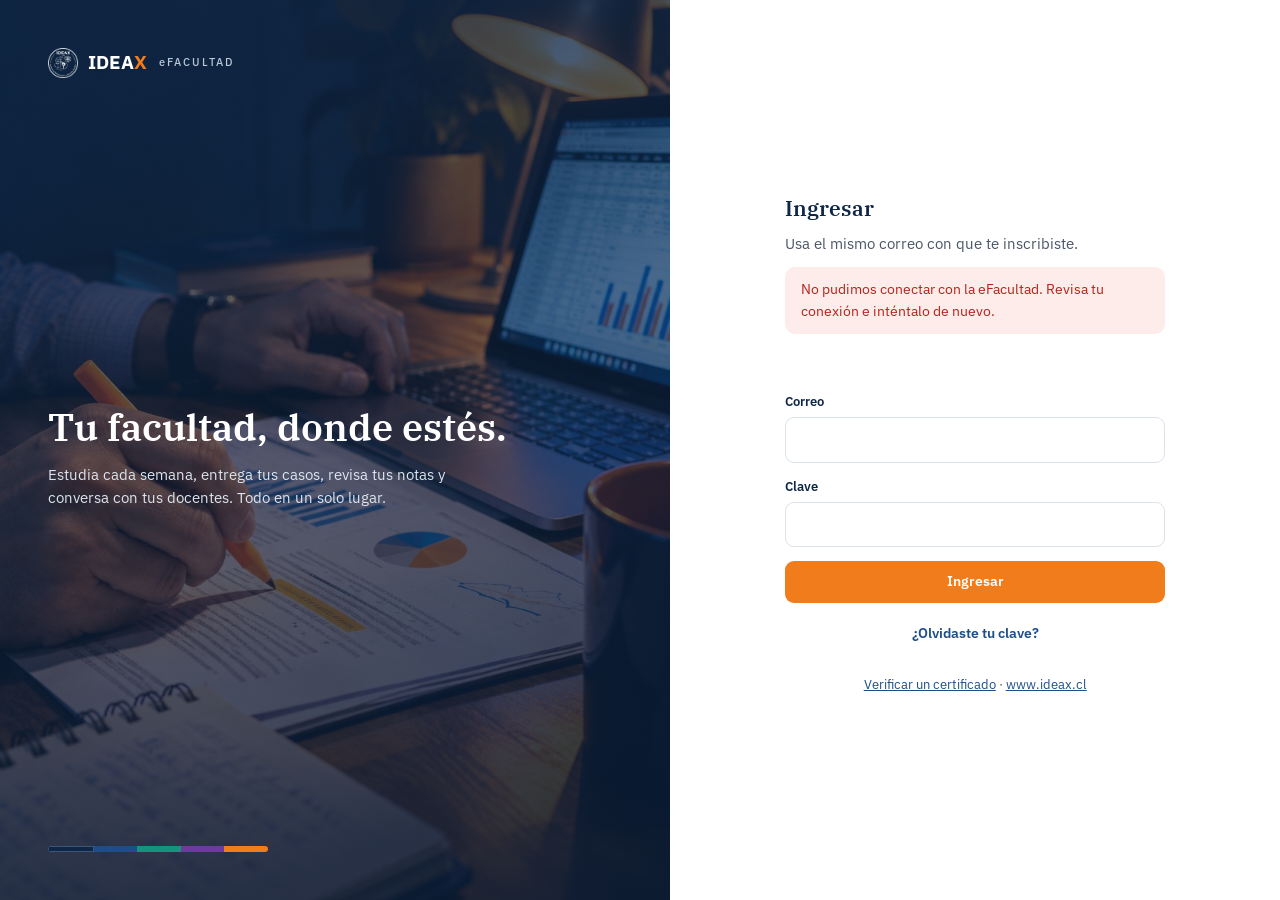
==== commit dc903bd3: "Add files via upload" ====
--- a/efacultad/index.html
+++ b/efacultad/index.html
@@ -11,12 +11,12 @@
 <link rel="preconnect" href="https://fonts.googleapis.com">
 <link rel="preconnect" href="https://fonts.gstatic.com" crossorigin>
 <link href="https://fonts.googleapis.com/css2?family=IBM+Plex+Sans:wght@400;500;600;700&family=IBM+Plex+Serif:wght@400;600;700&display=swap" rel="stylesheet">
-<link rel="stylesheet" href="efacultad.css?v=1.10.0">
+<link rel="stylesheet" href="efacultad.css?v=1.11.0">
 </head>
 <body>
 <div id="app"><div class="cargando">Cargando la eFacultad</div></div>
 <script src="config.js"></script>
 <script src="https://accounts.google.com/gsi/client" async defer></script>
-<script src="efacultad.js?v=1.10.0"></script>
+<script src="efacultad.js?v=1.11.0"></script>
 </body>
 </html>
--- a/efacultad/efacultad.css
+++ b/efacultad/efacultad.css
@@ -433,3 +433,54 @@
   .lik{min-width:0}.lik thead{display:none}.lik tr{display:grid;grid-template-columns:repeat(5,1fr);border-top:1px solid var(--linea);padding:10px 0}
   .lik td{border:0;padding:4px 2px}.lik td:first-child{grid-column:1/-1;width:auto;padding-bottom:6px}
   .lik td[data-l]::after{content:attr(data-l);display:block;font-size:10px;line-height:1.2;color:var(--gris2);margin-top:3px}.esc button{min-width:36px;height:38px}.enc-dist{grid-template-columns:1fr 70px 36px}}
+
+/* ===== 1.11.0 · adjuntos, capturas, audio y video en los mensajes ===== */
+.ico{width:16px;height:16px;flex:none;stroke:currentColor;fill:none;stroke-width:2;stroke-linecap:round;stroke-linejoin:round;vertical-align:-3px}
+.ico.relleno{fill:currentColor;stroke:none}
+.campo-msj{margin-bottom:6px}.campo-msj>.et{display:block;font-size:13px;font-weight:600;color:var(--noche);margin-bottom:5px}
+.campo-msj>small{display:block;color:var(--gris);font-size:12px;margin-top:4px}
+.rotulo-resp{font-size:13px;font-weight:600;color:var(--noche);margin:18px 0 6px}
+.redactor{background:#fff;border-radius:var(--radio);box-shadow:var(--sombra);padding:14px 16px}
+.velo .redactor{box-shadow:none;border:1px solid var(--linea);padding:12px}
+.redactor textarea{width:100%;min-height:90px;resize:vertical}
+.redactor .pend{display:flex;flex-wrap:wrap;gap:6px;margin-top:8px}.redactor .pend:empty{display:none}
+.redactor .chip{display:inline-flex;align-items:center;gap:6px;background:var(--papel);border:1px solid var(--linea);border-radius:16px;padding:4px 6px 4px 10px;font-size:12px;max-width:100%}
+.redactor .chip.subiendo{opacity:.7}
+.redactor .chip button{border:0;width:20px;height:20px;border-radius:50%;background:#DCE2EA;cursor:pointer;font-size:13px;line-height:1;color:var(--tinta)}
+.redactor .herr{display:flex;flex-wrap:wrap;gap:6px;align-items:center;margin-top:10px}
+.redactor .herr .h{display:inline-flex;align-items:center;gap:6px;border:1px solid var(--linea);border-radius:18px;padding:6px 12px;font:inherit;font-size:13px;background:#fff;color:var(--tinta);font-weight:500;cursor:pointer}
+.redactor .herr .h:hover{border-color:var(--naranja)}.redactor .herr .h.activo{border-color:#C0392B;color:#8C1C13;background:#FDECEA}
+.redactor .herr .esp{flex:1}
+.ayuda-redactor{font-size:12px;color:var(--gris2);margin:8px 0 0}
+.grabando{display:flex;align-items:center;gap:10px;background:#FDECEA;border:1px solid #F5C6C0;border-radius:22px;padding:6px 8px 6px 14px;margin-top:10px;font-size:13px;color:#8C1C13}
+.grabando .pt{width:10px;height:10px;border-radius:50%;background:#C0392B;box-shadow:0 0 0 4px rgba(192,57,43,.2);animation:latido 1.2s infinite}
+.grabando .esp{flex:1}.grabando .tiempo{font-variant-numeric:tabular-nums}
+@keyframes latido{50%{opacity:.35}}
+.adj-lista{display:flex;flex-direction:column;gap:6px;margin-top:8px}
+.adj{display:flex;align-items:center;gap:10px;background:var(--papel);border:1px solid var(--linea);border-radius:10px;padding:8px 10px;font-size:13px;text-decoration:none;color:var(--tinta);max-width:380px}
+.msj.propio .adj,.msj.propio .audio{background:#fff}
+.adj .tipo{width:34px;height:34px;border-radius:8px;display:grid;place-items:center;color:#fff;font-size:10px;font-weight:700;flex:none;background:#6B7584}
+.adj .tipo.pdf{background:#C0392B}.adj .tipo.xls{background:#1E7145}.adj .tipo.doc{background:#2B579A}.adj .tipo.ppt{background:#C4501C}
+.adj .t,.video .t{min-width:0;flex:1}.adj b,.video b{display:block;font-weight:600;overflow:hidden;text-overflow:ellipsis;white-space:nowrap}.adj small,.video small{color:var(--gris2);font-size:12px}
+.captura{display:block;border-radius:10px;overflow:hidden;border:1px solid var(--linea);max-width:340px;background:#fff}
+.captura img{display:block;width:100%;max-height:360px;object-fit:contain}
+.audio{display:flex;align-items:center;gap:10px;background:var(--papel);border:1px solid var(--linea);border-radius:22px;padding:6px 12px 6px 6px;max-width:340px}
+.audio .play{width:32px;height:32px;border-radius:50%;background:var(--naranja);display:grid;place-items:center;color:#fff;flex:none;border:0;cursor:pointer}
+.audio .onda{flex:1;height:6px;background:#DCE2EA;border-radius:4px;overflow:hidden}.audio .onda i{display:block;height:100%;background:var(--naranja)}
+.audio small{color:var(--gris);font-variant-numeric:tabular-nums;min-width:30px;text-align:right}
+.audio .abrir{color:var(--gris2);text-decoration:none;font-size:14px}
+.video{display:flex;gap:10px;align-items:center;border:1px solid var(--linea);border-radius:10px;overflow:hidden;max-width:380px;background:#fff;text-decoration:none;color:var(--tinta);padding-right:10px}
+.video .mini{width:110px;height:62px;background:linear-gradient(135deg,#0F2747,#1D4E89) center/cover;display:grid;place-items:center;color:#fff;flex:none}
+.video .mini .ico{width:26px;height:26px;filter:drop-shadow(0 1px 3px rgba(0,0,0,.5))}
+.ayuda-msj{background:#fff;border-radius:var(--radio);box-shadow:var(--sombra);margin:0 0 16px;padding:0}
+.ayuda-msj summary{cursor:pointer;padding:14px 18px;font-weight:600;color:var(--noche);list-style:none;display:flex;align-items:center;gap:8px}
+.ayuda-msj summary::before{content:'?';width:22px;height:22px;border-radius:50%;background:var(--naranja-suave);color:var(--n2);display:grid;place-items:center;font-size:13px;font-weight:700;flex:none}
+.ayuda-msj summary::-webkit-details-marker{display:none}
+.ayuda-msj[open] summary{border-bottom:1px solid var(--linea)}
+.ayuda-cuerpo{display:grid;grid-template-columns:1fr 1fr;gap:4px 24px;padding:8px 18px 16px}
+.ayuda-cuerpo h4{margin:12px 0 4px;color:var(--noche);font-size:14px;display:flex;align-items:center;gap:6px}
+.ayuda-cuerpo h4 .ico{color:var(--naranja)}
+.ayuda-cuerpo p{margin:0;font-size:14px;color:var(--gris)}
+.ayuda-cuerpo .pie-ayuda{grid-column:1/-1;margin-top:12px;padding-top:10px;border-top:1px solid var(--linea)}
+#f-resp+.ayuda-msj{margin-top:16px}
+@media (max-width:640px){.ayuda-cuerpo{grid-template-columns:1fr}.redactor .herr .h{padding:6px 10px}.captura,.audio,.video,.adj{max-width:100%}}
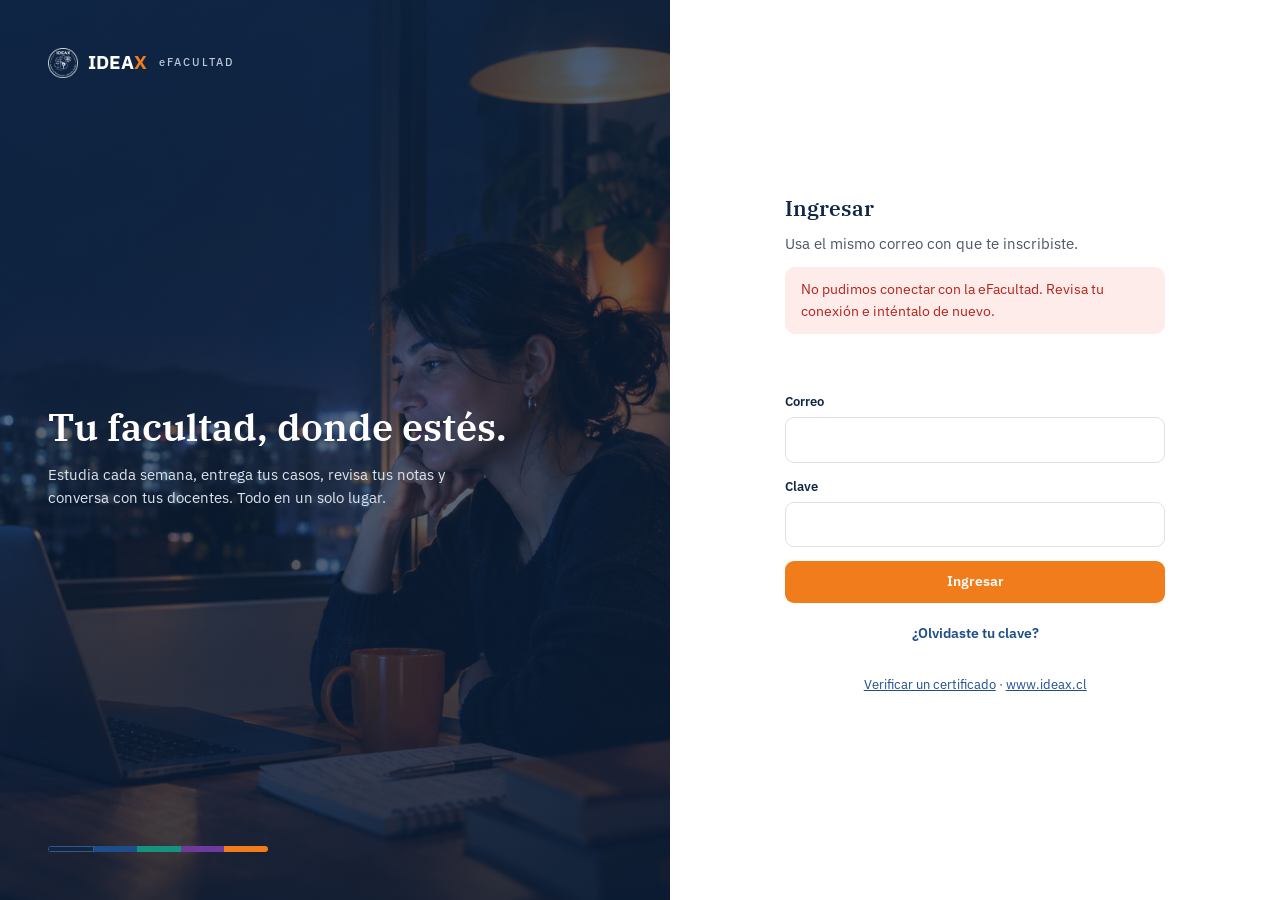
==== commit ce43b78a: "Add files via upload" ====
--- a/efacultad/index.html
+++ b/efacultad/index.html
@@ -11,12 +11,12 @@
 <link rel="preconnect" href="https://fonts.googleapis.com">
 <link rel="preconnect" href="https://fonts.gstatic.com" crossorigin>
 <link href="https://fonts.googleapis.com/css2?family=IBM+Plex+Sans:wght@400;500;600;700&family=IBM+Plex+Serif:wght@400;600;700&display=swap" rel="stylesheet">
-<link rel="stylesheet" href="efacultad.css?v=1.11.0">
+<link rel="stylesheet" href="efacultad.css?v=1.11.1">
 </head>
 <body>
 <div id="app"><div class="cargando">Cargando la eFacultad</div></div>
 <script src="config.js"></script>
 <script src="https://accounts.google.com/gsi/client" async defer></script>
-<script src="efacultad.js?v=1.11.0"></script>
+<script src="efacultad.js?v=1.11.1"></script>
 </body>
 </html>
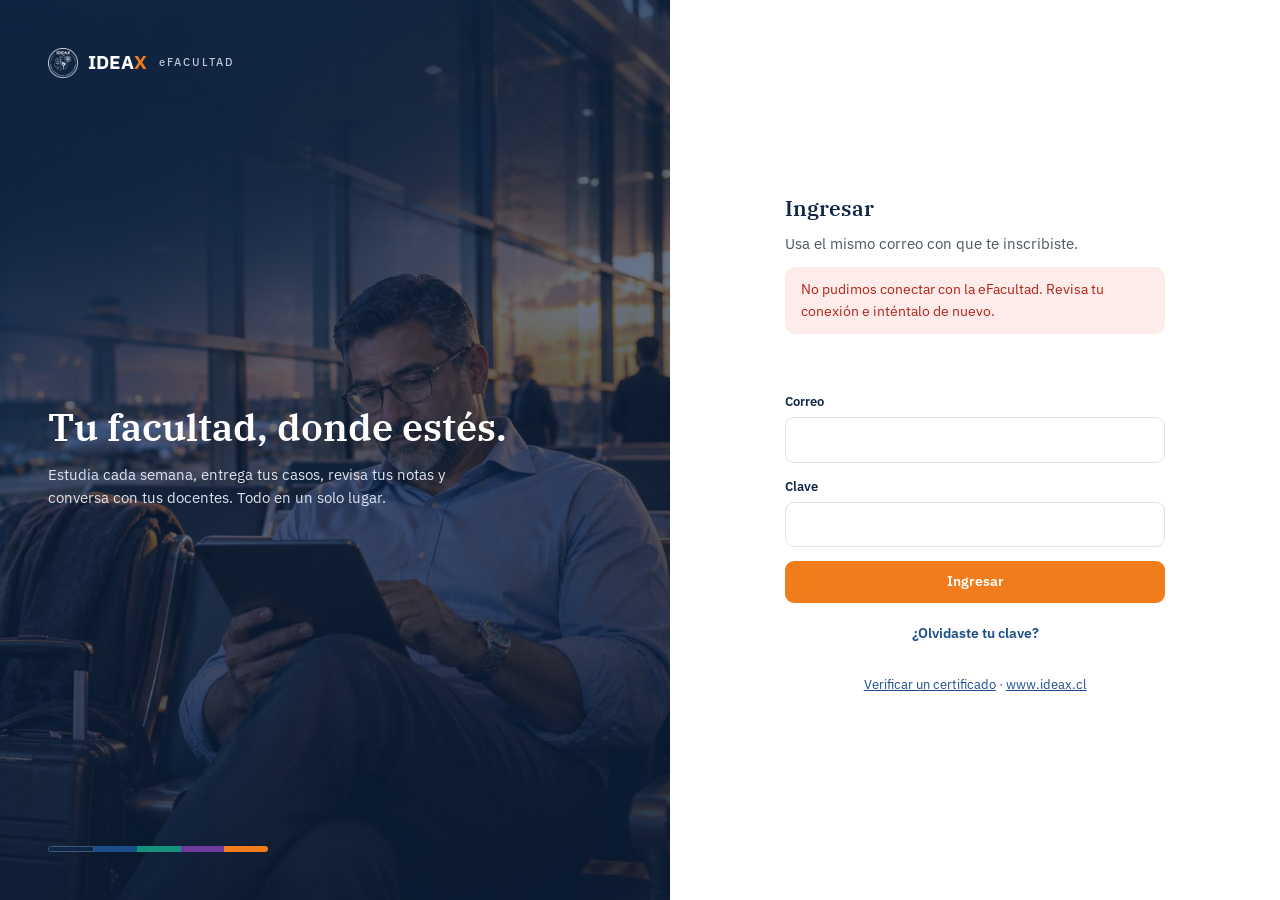
==== commit c146ee97: "Add files via upload" ====
--- a/efacultad/index.html
+++ b/efacultad/index.html
@@ -11,12 +11,12 @@
 <link rel="preconnect" href="https://fonts.googleapis.com">
 <link rel="preconnect" href="https://fonts.gstatic.com" crossorigin>
 <link href="https://fonts.googleapis.com/css2?family=IBM+Plex+Sans:wght@400;500;600;700&family=IBM+Plex+Serif:wght@400;600;700&display=swap" rel="stylesheet">
-<link rel="stylesheet" href="efacultad.css?v=1.11.1">
+<link rel="stylesheet" href="efacultad.css?v=1.12.1">
 </head>
 <body>
 <div id="app"><div class="cargando">Cargando la eFacultad</div></div>
 <script src="config.js"></script>
 <script src="https://accounts.google.com/gsi/client" async defer></script>
-<script src="efacultad.js?v=1.11.1"></script>
+<script src="efacultad.js?v=1.12.1"></script>
 </body>
 </html>
--- a/efacultad/efacultad.css
+++ b/efacultad/efacultad.css
@@ -484,3 +484,18 @@
 .ayuda-cuerpo .pie-ayuda{grid-column:1/-1;margin-top:12px;padding-top:10px;border-top:1px solid var(--linea)}
 #f-resp+.ayuda-msj{margin-top:16px}
 @media (max-width:640px){.ayuda-cuerpo{grid-template-columns:1fr}.redactor .herr .h{padding:6px 10px}.captura,.audio,.video,.adj{max-width:100%}}
+
+/* ===== 1.12.0 · limpieza automática ===== */
+.adj.borrado{opacity:.75;background:#fff;border-style:dashed}.adj.borrado .tipo{background:#DCE2EA;color:var(--gris);font-size:15px}
+.adjunto.borrado{opacity:.7;border-style:dashed}
+.nota-limpieza{font-size:13px;color:var(--gris);margin-top:14px}
+.ayuda-msj summary{flex-wrap:wrap}
+.ayuda-msj summary .tit{flex:1;min-width:220px}
+.ayuda-msj .pincha{display:inline-flex;align-items:center;gap:6px;background:var(--naranja);color:#fff;border-radius:18px;padding:6px 14px;font-size:13px;font-weight:600;white-space:nowrap}
+.ayuda-msj .pincha::after{content:'▾';font-size:12px}
+.ayuda-msj[open] .pincha{background:var(--papel);color:var(--gris);border:1px solid var(--linea)}
+.ayuda-msj[open] .pincha::after{content:'▴'}
+.ayuda-msj .pincha .abierto,.ayuda-msj[open] .pincha .cerrado{display:none}
+.ayuda-msj[open] .pincha .abierto{display:inline}
+.ayuda-msj:not([open]){border:1px solid #F6D2AE;background:var(--naranja-suave)}
+.ayuda-msj summary:hover .pincha{filter:brightness(1.05)}
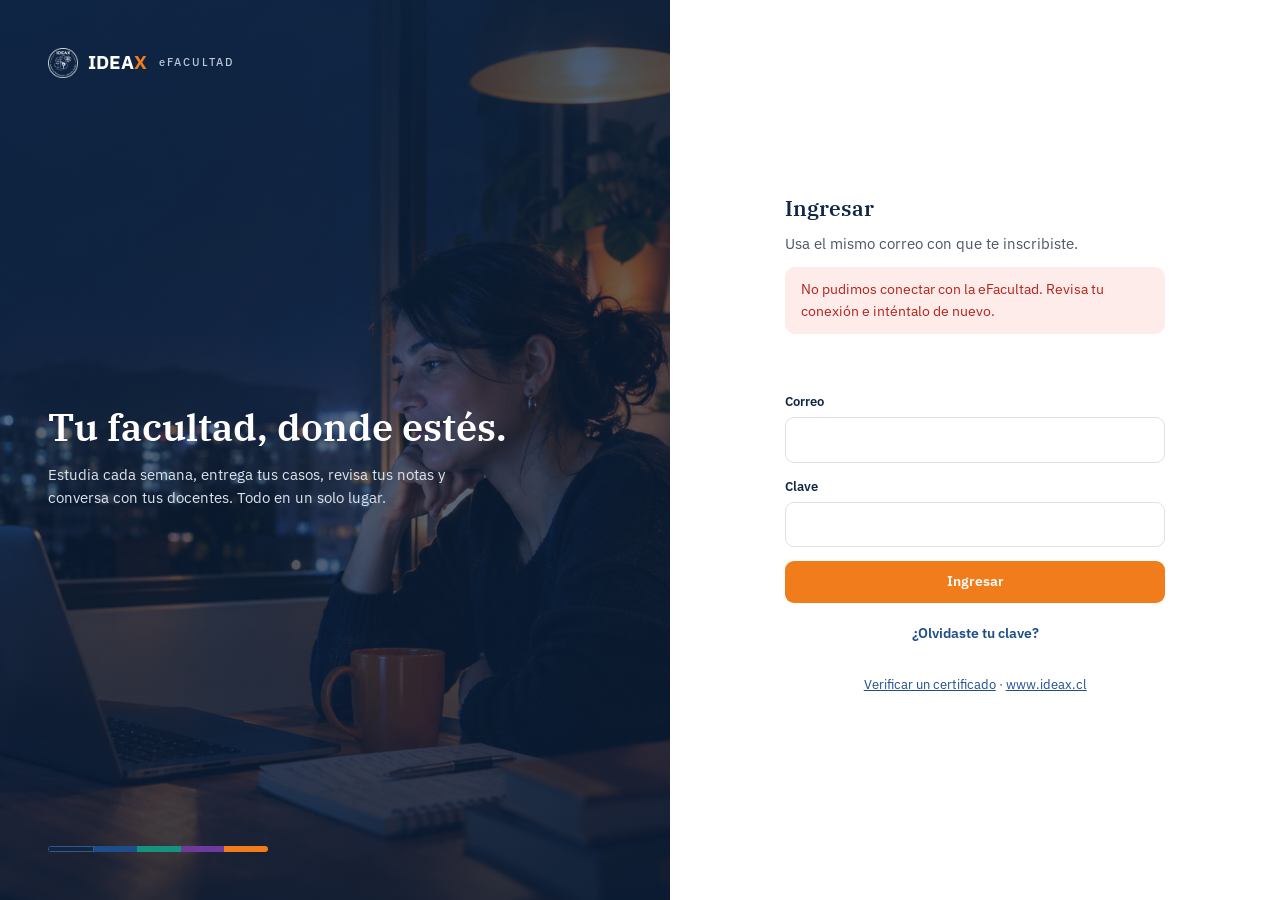
==== commit 2062628b: "Add files via upload" ====
--- a/efacultad/index.html
+++ b/efacultad/index.html
@@ -11,12 +11,12 @@
 <link rel="preconnect" href="https://fonts.googleapis.com">
 <link rel="preconnect" href="https://fonts.gstatic.com" crossorigin>
 <link href="https://fonts.googleapis.com/css2?family=IBM+Plex+Sans:wght@400;500;600;700&family=IBM+Plex+Serif:wght@400;600;700&display=swap" rel="stylesheet">
-<link rel="stylesheet" href="efacultad.css?v=1.12.1">
+<link rel="stylesheet" href="efacultad.css?v=1.12.2">
 </head>
 <body>
 <div id="app"><div class="cargando">Cargando la eFacultad</div></div>
 <script src="config.js"></script>
 <script src="https://accounts.google.com/gsi/client" async defer></script>
-<script src="efacultad.js?v=1.12.1"></script>
+<script src="efacultad.js?v=1.12.2"></script>
 </body>
 </html>
--- a/efacultad/efacultad.css
+++ b/efacultad/efacultad.css
@@ -499,3 +499,27 @@
 .ayuda-msj[open] .pincha .abierto{display:inline}
 .ayuda-msj:not([open]){border:1px solid #F6D2AE;background:var(--naranja-suave)}
 .ayuda-msj summary:hover .pincha{filter:brightness(1.05)}
+/* guía de mensajes ordenada en pasos */
+.am-cuerpo{padding:6px 18px 18px}
+.am-paso{display:grid;grid-template-columns:34px 1fr;gap:14px;padding:16px 0;border-bottom:1px solid var(--linea)}
+.am-paso:last-of-type{border-bottom:0}
+.am-num{width:30px;height:30px;border-radius:50%;background:var(--noche);color:#fff;display:grid;place-items:center;font-weight:700;font-size:14px}
+.am-cont h4{margin:4px 0 10px;color:var(--noche);font-size:15px}
+.am-dos{display:grid;grid-template-columns:1fr 1fr;gap:12px}
+.am-tipo{border:1px solid var(--linea);border-radius:10px;padding:12px 14px;background:var(--papel)}
+.am-tipo>b{display:block;color:var(--noche);font-size:15px}.am-tipo>span{display:block;font-size:13px;color:var(--gris);margin-bottom:6px}
+.am-tipo ul,.am-tile ul,.am-lista{margin:0;padding-left:18px;font-size:14px;color:var(--gris)}
+.am-tipo li,.am-tile li,.am-lista li{margin:2px 0}
+.am-nota{margin:10px 0 0;font-size:14px;color:var(--gris)}
+.am-tiles{display:grid;grid-template-columns:repeat(4,1fr);gap:12px}
+.am-tile{border:1px solid var(--linea);border-radius:12px;padding:16px 14px;background:#fff;text-align:center}
+.am-tile ul{text-align:left}
+.am-tile>b{display:block;color:var(--noche);margin:10px 0 8px;font-size:16px}
+.am-tile ul{padding-left:16px;font-size:13px}
+.am-ico{width:76px;height:76px;border-radius:50%;background:var(--naranja-suave);color:var(--naranja);display:grid;place-items:center;margin:0 auto}
+.am-ico .ico{width:40px;height:40px;stroke-width:1.8}
+.am-check{list-style:none;padding-left:0}.am-check li{padding-left:24px;position:relative}
+.am-check li::before{content:'✓';position:absolute;left:2px;color:#14947F;font-weight:700}
+.am-pie{display:flex;flex-direction:column;gap:6px;margin-top:6px;padding:12px 14px;background:var(--papel);border-radius:10px;font-size:13px;color:var(--gris)}
+@media (max-width:900px){.am-tiles{grid-template-columns:1fr 1fr}}
+@media (max-width:560px){.am-tiles,.am-dos{grid-template-columns:1fr}.am-paso{grid-template-columns:28px 1fr;gap:10px}.am-cuerpo{padding:4px 12px 14px}}
